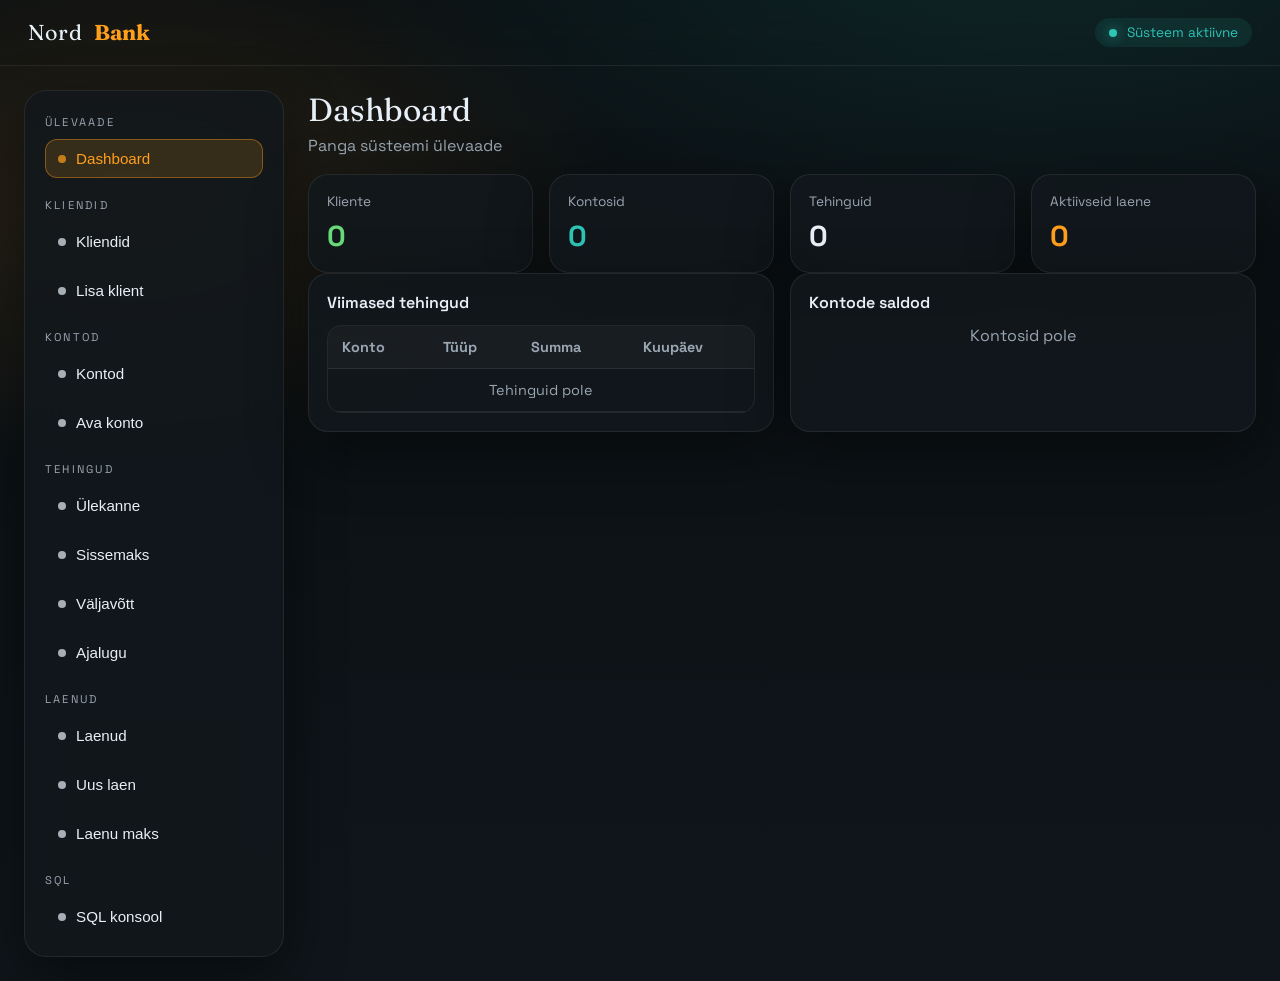
==== static/index.html @ 89653378 "Add files via upload" ====
﻿<!doctype html>
<html lang="et">
    <head>
        <meta charset="UTF-8" />
        <meta name="viewport" content="width=device-width, initial-scale=1.0" />
        <title>NordBank — Panga süsteem</title>
        <link
            href="https://fonts.googleapis.com/css2?family=Fraunces:wght@400;600;700;800&family=Space+Grotesk:wght@300;400;500;600;700&family=JetBrains+Mono:wght@400;500&display=swap"
            rel="stylesheet"
        />
        <style>
            :root {
                --bg: #0b0f12;
                --bg-elev: #12181d;
                --panel: rgba(18, 24, 29, 0.86);
                --panel-strong: #151c22;
                --stroke: rgba(255, 255, 255, 0.08);
                --text: #e8f0f7;
                --muted: #9aa6b2;
                --accent: #ff9f1c;
                --accent-2: #2ec4b6;
                --danger: #ff5d5d;
                --success: #69db7c;
                --shadow: 0 20px 60px rgba(0, 0, 0, 0.45);
            }

            * {
                box-sizing: border-box;
            }

            body {
                margin: 0;
                min-height: 100vh;
                font-family:
                    "Space Grotesk",
                    system-ui,
                    -apple-system,
                    "Segoe UI",
                    sans-serif;
                color: var(--text);
                background:
                    radial-gradient(
                        1200px 600px at 80% -10%,
                        rgba(46, 196, 182, 0.14),
                        transparent 60%
                    ),
                    radial-gradient(
                        900px 500px at 10% 20%,
                        rgba(255, 159, 28, 0.12),
                        transparent 55%
                    ),
                    linear-gradient(180deg, #0a0f12 0%, #0f151a 100%);
            }

            .app-shell {
                display: grid;
                grid-template-rows: auto 1fr;
                min-height: 100vh;
            }

            .topbar {
                display: flex;
                align-items: center;
                justify-content: space-between;
                padding: 18px 28px;
                border-bottom: 1px solid var(--stroke);
                backdrop-filter: blur(14px);
            }

            .brand {
                display: flex;
                align-items: center;
                gap: 12px;
                font-family: "Fraunces", serif;
                font-size: 1.35rem;
                letter-spacing: 0.2px;
            }

            .brand span {
                color: var(--accent);
                font-weight: 700;
            }

            .status {
                display: inline-flex;
                align-items: center;
                gap: 10px;
                padding: 6px 14px;
                border-radius: 999px;
                background: rgba(46, 196, 182, 0.1);
                color: var(--accent-2);
                font-size: 0.85rem;
            }

            .dot {
                width: 8px;
                height: 8px;
                border-radius: 50%;
                background: var(--accent-2);
                box-shadow: 0 0 12px rgba(46, 196, 182, 0.6);
            }

            .layout {
                display: grid;
                grid-template-columns: 260px 1fr;
                gap: 24px;
                padding: 24px;
            }

            .sidebar {
                position: sticky;
                top: 24px;
                align-self: start;
                background: var(--panel);
                border: 1px solid var(--stroke);
                border-radius: 22px;
                padding: 20px;
                box-shadow: var(--shadow);
                backdrop-filter: blur(20px);
                display: flex;
                flex-direction: column;
                gap: 16px;
            }

            .nav-group {
                display: flex;
                flex-direction: column;
                gap: 10px;
            }

            .nav-title {
                font-size: 0.7rem;
                text-transform: uppercase;
                letter-spacing: 0.2em;
                color: var(--muted);
                margin-top: 4px;
            }

            .nav-btn {
                border: 1px solid transparent;
                background: transparent;
                color: var(--text);
                padding: 10px 12px;
                border-radius: 12px;
                display: flex;
                align-items: center;
                gap: 10px;
                cursor: pointer;
                font-size: 0.95rem;
                transition: all 0.2s ease;
            }

            .nav-btn:hover {
                background: rgba(255, 255, 255, 0.04);
                border-color: var(--stroke);
            }

            .nav-btn.active {
                background: rgba(255, 159, 28, 0.15);
                border-color: rgba(255, 159, 28, 0.4);
                color: var(--accent);
            }

            .nav-icon {
                width: 8px;
                height: 8px;
                border-radius: 50%;
                background: currentColor;
                opacity: 0.7;
            }

            .content {
                display: flex;
                flex-direction: column;
                gap: 20px;
            }

            .page {
                display: none;
                animation: fadeUp 0.4s ease forwards;
            }

            .page.active {
                display: block;
            }

            @keyframes fadeUp {
                from {
                    opacity: 0;
                    transform: translateY(10px);
                }
                to {
                    opacity: 1;
                    transform: translateY(0);
                }
            }

            .page-title {
                font-family: "Fraunces", serif;
                font-size: 2rem;
                margin: 0 0 6px;
            }

            .page-sub {
                color: var(--muted);
                margin-bottom: 18px;
            }

            .grid-4,
            .grid-3,
            .grid-2 {
                display: grid;
                gap: 16px;
            }

            .grid-4 {
                grid-template-columns: repeat(4, minmax(0, 1fr));
            }

            .grid-3 {
                grid-template-columns: repeat(3, minmax(0, 1fr));
            }

            .grid-2 {
                grid-template-columns: repeat(2, minmax(0, 1fr));
            }

            .card,
            .stat-card {
                background: var(--panel);
                border: 1px solid var(--stroke);
                border-radius: 20px;
                padding: 18px;
                box-shadow: var(--shadow);
                backdrop-filter: blur(18px);
            }

            .stat-card {
                display: flex;
                flex-direction: column;
                gap: 8px;
            }

            .stat-label {
                font-size: 0.85rem;
                color: var(--muted);
            }

            .stat-value {
                font-size: 1.8rem;
                font-weight: 700;
            }

            .stat-value.green {
                color: var(--success);
            }

            .stat-value.blue {
                color: var(--accent-2);
            }

            .stat-value.warn {
                color: var(--accent);
            }

            .card-title {
                font-size: 1rem;
                font-weight: 600;
                margin-bottom: 12px;
            }

            .table-wrap {
                overflow: auto;
                border-radius: 14px;
                border: 1px solid var(--stroke);
            }

            table {
                width: 100%;
                border-collapse: collapse;
                font-size: 0.9rem;
            }

            thead {
                background: rgba(255, 255, 255, 0.03);
                text-align: left;
                color: var(--muted);
            }

            th,
            td {
                padding: 12px 14px;
                border-bottom: 1px solid var(--stroke);
            }

            tbody tr:hover {
                background: rgba(255, 255, 255, 0.03);
            }

            .empty {
                text-align: center;
                color: var(--muted);
            }

            .form-group {
                margin-bottom: 14px;
                display: flex;
                flex-direction: column;
                gap: 6px;
            }

            .form-label {
                font-size: 0.85rem;
                color: var(--muted);
            }

            .form-input,
            .form-select,
            .form-textarea {
                padding: 10px 12px;
                background: rgba(8, 10, 12, 0.6);
                border: 1px solid var(--stroke);
                border-radius: 12px;
                color: var(--text);
                font-family: "Space Grotesk", sans-serif;
            }

            .btn {
                border: none;
                border-radius: 12px;
                padding: 10px 16px;
                font-weight: 600;
                cursor: pointer;
                transition:
                    transform 0.15s ease,
                    box-shadow 0.2s ease;
            }

            .btn:active {
                transform: translateY(1px);
            }

            .btn-primary {
                background: linear-gradient(135deg, #ff9f1c, #ffbf69);
                color: #1a1206;
                box-shadow: 0 10px 30px rgba(255, 159, 28, 0.35);
            }

            .btn-secondary {
                background: rgba(255, 255, 255, 0.08);
                color: var(--text);
                border: 1px solid var(--stroke);
            }

            .btn-danger {
                background: linear-gradient(135deg, #ff5d5d, #ff8f8f);
                color: #1b0b0b;
            }

            .btn-sm {
                padding: 6px 12px;
                font-size: 0.8rem;
            }

            .sql-panel {
                background: rgba(9, 12, 16, 0.8);
                border: 1px solid var(--stroke);
                border-radius: 14px;
                padding: 14px;
            }

            .sql-header {
                display: flex;
                justify-content: space-between;
                font-size: 0.75rem;
                color: var(--muted);
                margin-bottom: 10px;
                text-transform: uppercase;
                letter-spacing: 0.15em;
            }

            .sql-code {
                font-family: "JetBrains Mono", monospace;
                font-size: 0.78rem;
                line-height: 1.5;
                white-space: pre-wrap;
            }

            .mini-account {
                display: flex;
                justify-content: space-between;
                padding: 10px 12px;
                border-radius: 12px;
                border: 1px solid var(--stroke);
                margin-bottom: 10px;
            }

            .loan-card {
                border: 1px solid var(--stroke);
                border-radius: 18px;
                padding: 16px;
                background: rgba(10, 14, 18, 0.7);
                margin-bottom: 16px;
            }

            .pill {
                display: inline-flex;
                align-items: center;
                gap: 6px;
                padding: 4px 10px;
                border-radius: 999px;
                font-size: 0.75rem;
                border: 1px solid var(--stroke);
                color: var(--muted);
            }

            .stack {
                display: flex;
                flex-direction: column;
                gap: 14px;
            }

            #toast {
                position: fixed;
                bottom: 24px;
                right: 24px;
                background: rgba(15, 20, 25, 0.92);
                border: 1px solid var(--stroke);
                color: var(--text);
                padding: 12px 16px;
                border-radius: 12px;
                box-shadow: var(--shadow);
                opacity: 0;
                transform: translateY(8px);
                transition:
                    opacity 0.2s ease,
                    transform 0.2s ease;
                z-index: 999;
            }

            #toast.show {
                opacity: 1;
                transform: translateY(0);
            }

            @media (max-width: 1100px) {
                .layout {
                    grid-template-columns: 1fr;
                }

                .sidebar {
                    position: relative;
                    top: 0;
                }

                .grid-4 {
                    grid-template-columns: repeat(2, minmax(0, 1fr));
                }

                .grid-3 {
                    grid-template-columns: repeat(2, minmax(0, 1fr));
                }
            }

            @media (max-width: 760px) {
                .topbar {
                    flex-direction: column;
                    gap: 10px;
                    align-items: flex-start;
                }

                .grid-4,
                .grid-3,
                .grid-2 {
                    grid-template-columns: 1fr;
                }

                .layout {
                    padding: 16px;
                }
            }
        </style>
    </head>
    <body>
        <div class="app-shell">
            <header class="topbar">
                <div class="brand">Nord<span>Bank</span></div>
                <div class="status">
                    <span class="dot"></span> Süsteem aktiivne
                </div>
            </header>

            <div class="layout">
                <aside class="sidebar">
                    <div class="nav-group">
                        <div class="nav-title">Ülevaade</div>
                        <button class="nav-btn active" data-page="dashboard">
                            <span class="nav-icon"></span>Dashboard
                        </button>
                    </div>
                    <div class="nav-group">
                        <div class="nav-title">Kliendid</div>
                        <button class="nav-btn" data-page="clients">
                            <span class="nav-icon"></span>Kliendid
                        </button>
                        <button class="nav-btn" data-page="add-client">
                            <span class="nav-icon"></span>Lisa klient
                        </button>
                    </div>
                    <div class="nav-group">
                        <div class="nav-title">Kontod</div>
                        <button class="nav-btn" data-page="accounts">
                            <span class="nav-icon"></span>Kontod
                        </button>
                        <button class="nav-btn" data-page="add-account">
                            <span class="nav-icon"></span>Ava konto
                        </button>
                    </div>
                    <div class="nav-group">
                        <div class="nav-title">Tehingud</div>
                        <button class="nav-btn" data-page="transfer">
                            <span class="nav-icon"></span>Ülekanne
                        </button>
                        <button class="nav-btn" data-page="deposit">
                            <span class="nav-icon"></span>Sissemaks
                        </button>
                        <button class="nav-btn" data-page="withdraw">
                            <span class="nav-icon"></span>Väljavõtt
                        </button>
                        <button class="nav-btn" data-page="history">
                            <span class="nav-icon"></span>Ajalugu
                        </button>
                    </div>
                    <div class="nav-group">
                        <div class="nav-title">Laenud</div>
                        <button class="nav-btn" data-page="loans">
                            <span class="nav-icon"></span>Laenud
                        </button>
                        <button class="nav-btn" data-page="new-loan">
                            <span class="nav-icon"></span>Uus laen
                        </button>
                        <button class="nav-btn" data-page="loan-payment">
                            <span class="nav-icon"></span>Laenu maks
                        </button>
                    </div>
                    <div class="nav-group">
                        <div class="nav-title">SQL</div>
                        <button class="nav-btn" data-page="sql-view">
                            <span class="nav-icon"></span>SQL konsool
                        </button>
                    </div>
                </aside>

                <main class="content">
                    <section id="page-dashboard" class="page active">
                        <div class="page-title">Dashboard</div>
                        <div class="page-sub">Panga süsteemi ülevaade</div>
                        <div class="grid-4" id="stats-grid">
                            <div class="stat-card">
                                <div class="stat-label">Kliente</div>
                                <div class="stat-value green" id="stat-clients">
                                    0
                                </div>
                            </div>
                            <div class="stat-card">
                                <div class="stat-label">Kontosid</div>
                                <div class="stat-value blue" id="stat-accounts">
                                    0
                                </div>
                            </div>
                            <div class="stat-card">
                                <div class="stat-label">Tehinguid</div>
                                <div class="stat-value" id="stat-txns">0</div>
                            </div>
                            <div class="stat-card">
                                <div class="stat-label">Aktiivseid laene</div>
                                <div class="stat-value warn" id="stat-loans">
                                    0
                                </div>
                            </div>
                        </div>

                        <div class="grid-2">
                            <div class="card">
                                <div class="card-title">Viimased tehingud</div>
                                <div class="table-wrap">
                                    <table id="recent-txns">
                                        <thead>
                                            <tr>
                                                <th>Konto</th>
                                                <th>Tüüp</th>
                                                <th>Summa</th>
                                                <th>Kuupäev</th>
                                            </tr>
                                        </thead>
                                        <tbody id="recent-txns-body">
                                            <tr>
                                                <td colspan="4" class="empty">
                                                    Tehinguid pole
                                                </td>
                                            </tr>
                                        </tbody>
                                    </table>
                                </div>
                            </div>
                            <div class="card">
                                <div class="card-title">Kontode saldod</div>
                                <div id="account-cards-mini"></div>
                            </div>
                        </div>
                    </section>

                    <section id="page-clients" class="page">
                        <div class="page-title">Kliendid</div>
                        <div class="page-sub">Kõik registreeritud kliendid</div>
                        <div class="card">
                            <div class="table-wrap">
                                <table>
                                    <thead>
                                        <tr>
                                            <th>ID</th>
                                            <th>Nimi</th>
                                            <th>Isikukood</th>
                                            <th>Email</th>
                                            <th>Telefon</th>
                                            <th>Konto</th>
                                        </tr>
                                    </thead>
                                    <tbody id="clients-table-body">
                                        <tr>
                                            <td colspan="6" class="empty">
                                                Kliente pole
                                            </td>
                                        </tr>
                                    </tbody>
                                </table>
                            </div>
                        </div>
                    </section>

                    <section id="page-add-client" class="page">
                        <div class="page-title">Lisa klient</div>
                        <div class="page-sub">Uue kliendi registreerimine</div>
                        <div class="grid-2">
                            <div class="card">
                                <div class="card-title">Kliendi andmed</div>
                                <div class="form-group">
                                    <label class="form-label">Eesnimi</label>
                                    <input
                                        class="form-input"
                                        id="ac-eesnimi"
                                        placeholder="Aleks"
                                    />
                                </div>
                                <div class="form-group">
                                    <label class="form-label">Perenimi</label>
                                    <input
                                        class="form-input"
                                        id="ac-perenimi"
                                        placeholder="Rohtla"
                                    />
                                </div>
                                <div class="form-group">
                                    <label class="form-label">Isikukood</label>
                                    <input
                                        class="form-input"
                                        id="ac-isikukood"
                                        placeholder="49001011234"
                                    />
                                </div>
                                <div class="form-group">
                                    <label class="form-label">Email</label>
                                    <input
                                        class="form-input"
                                        id="ac-email"
                                        type="email"
                                        placeholder="aleks@email.ee"
                                    />
                                </div>
                                <div class="form-group">
                                    <label class="form-label">Telefon</label>
                                    <input
                                        class="form-input"
                                        id="ac-telefon"
                                        placeholder="+372 5000 0001"
                                    />
                                </div>
                                <div class="form-group">
                                    <label class="form-label">Aadress</label>
                                    <input
                                        class="form-input"
                                        id="ac-aadress"
                                        placeholder="Tartu, Eesti"
                                    />
                                </div>
                                <button
                                    class="btn btn-primary"
                                    id="btn-add-client"
                                >
                                    Lisa klient
                                </button>
                            </div>
                            <div class="card">
                                <div class="card-title">Genereeritud SQL</div>
                                <div id="add-client-sql" class="sql-panel">
                                    <div class="sql-header">
                                        <span>T-SQL</span
                                        ><span>SQL Server</span>
                                    </div>
                                    <div
                                        class="sql-code"
                                        id="add-client-sql-code"
                                    >
                                        -- Täida vorm SQL nägemiseks
                                    </div>
                                </div>
                            </div>
                        </div>
                    </section>

                    <section id="page-accounts" class="page">
                        <div class="page-title">Kontod</div>
                        <div class="page-sub">Kõik pangakontod</div>
                        <div id="accounts-grid" class="grid-3"></div>
                    </section>

                    <section id="page-add-account" class="page">
                        <div class="page-title">Ava konto</div>
                        <div class="page-sub">Uue konto avamine kliendile</div>
                        <div class="grid-2">
                            <div class="card">
                                <div class="card-title">Konto andmed</div>
                                <div class="form-group">
                                    <label class="form-label">Klient</label>
                                    <select
                                        class="form-select"
                                        id="aa-klient"
                                    ></select>
                                </div>
                                <div id="aa-new-client" style="display: none">
                                    <div class="card-title">
                                        Uue kliendi andmed
                                    </div>
                                    <div class="form-group">
                                        <label class="form-label"
                                            >Eesnimi</label
                                        >
                                        <input
                                            class="form-input"
                                            id="aa-eesnimi"
                                            placeholder="Mari"
                                        />
                                    </div>
                                    <div class="form-group">
                                        <label class="form-label"
                                            >Perenimi</label
                                        >
                                        <input
                                            class="form-input"
                                            id="aa-perenimi"
                                            placeholder="Tamm"
                                        />
                                    </div>
                                    <div class="form-group">
                                        <label class="form-label"
                                            >Isikukood</label
                                        >
                                        <input
                                            class="form-input"
                                            id="aa-isikukood"
                                            placeholder="49001011234"
                                        />
                                    </div>
                                    <div class="form-group">
                                        <label class="form-label">Email</label>
                                        <input
                                            class="form-input"
                                            id="aa-email"
                                            type="email"
                                            placeholder="mari@email.ee"
                                        />
                                    </div>
                                    <div class="form-group">
                                        <label class="form-label"
                                            >Telefon</label
                                        >
                                        <input
                                            class="form-input"
                                            id="aa-telefon"
                                            placeholder="+372 5000 0003"
                                        />
                                    </div>
                                    <div class="form-group">
                                        <label class="form-label"
                                            >Aadress</label
                                        >
                                        <input
                                            class="form-input"
                                            id="aa-aadress"
                                            placeholder="Tallinn, Eesti"
                                        />
                                    </div>
                                </div>
                                <div class="form-group">
                                    <label class="form-label">Konto tüüp</label>
                                    <select class="form-select" id="aa-type">
                                        <option value="ARVELDUS">
                                            Arvelduskonto
                                        </option>
                                        <option value="HOIUS">Hoiukonto</option>
                                    </select>
                                </div>
                                <div class="form-group">
                                    <label class="form-label">Valuuta</label>
                                    <select
                                        class="form-select"
                                        id="aa-currency"
                                    >
                                        <option value="EUR">EUR — Euro</option>
                                        <option value="USD">
                                            USD — Dollar
                                        </option>
                                        <option value="GBP">
                                            GBP — Naelsterling
                                        </option>
                                    </select>
                                </div>
                                <button
                                    class="btn btn-primary"
                                    id="btn-add-account"
                                >
                                    Ava konto
                                </button>
                            </div>
                            <div class="card">
                                <div class="card-title">SQL</div>
                                <div class="sql-panel">
                                    <div class="sql-header">
                                        <span>T-SQL</span
                                        ><span>SQL Server</span>
                                    </div>
                                    <div
                                        class="sql-code"
                                        id="add-account-sql-code"
                                    >
                                        EXEC dbo.sp_AvaKonto @KlientID=?,
                                        @KontoTüüp='ARVELDUS', @Valuuta='EUR',
                                        @KontoID=@out OUTPUT;
                                    </div>
                                </div>
                            </div>
                        </div>
                    </section>

                    <section id="page-transfer" class="page">
                        <div class="page-title">Ülekanne</div>
                        <div class="page-sub">
                            Raha ülekandmine kahe konto vahel
                        </div>
                        <div class="grid-2">
                            <div class="card">
                                <div class="form-group">
                                    <label class="form-label"
                                        >Saatja konto</label
                                    >
                                    <select
                                        class="form-select"
                                        id="tr-from"
                                    ></select>
                                </div>
                                <div class="form-group">
                                    <label class="form-label"
                                        >Saaja konto</label
                                    >
                                    <select
                                        class="form-select"
                                        id="tr-to"
                                    ></select>
                                </div>
                                <div class="form-group">
                                    <label class="form-label">Summa (‚¬)</label>
                                    <input
                                        class="form-input"
                                        id="tr-summa"
                                        type="number"
                                        min="0.01"
                                        step="0.01"
                                        placeholder="0.00"
                                    />
                                </div>
                                <div class="form-group">
                                    <label class="form-label">Selgitus</label>
                                    <input
                                        class="form-input"
                                        id="tr-selgitus"
                                        placeholder="Makse eest..."
                                    />
                                </div>
                                <button
                                    class="btn btn-primary"
                                    id="btn-transfer"
                                >
                                    Teosta ülekanne
                                </button>
                            </div>
                            <div class="card">
                                <div class="card-title">SQL</div>
                                <div class="sql-panel">
                                    <div class="sql-header">
                                        <span>T-SQL</span
                                        ><span>Transaktsioon</span>
                                    </div>
                                    <div
                                        class="sql-code"
                                        id="transfer-sql-code"
                                    >
                                        -- Vali kontod ja summa
                                    </div>
                                </div>
                            </div>
                        </div>
                    </section>

                    <section id="page-deposit" class="page">
                        <div class="page-title">Sissemaks</div>
                        <div class="page-sub">Raha lisamine kontole</div>
                        <div class="grid-2">
                            <div class="card">
                                <div class="form-group">
                                    <label class="form-label">Konto</label>
                                    <select
                                        class="form-select"
                                        id="dep-konto"
                                    ></select>
                                </div>
                                <div class="form-group">
                                    <label class="form-label">Summa (‚¬)</label>
                                    <input
                                        class="form-input"
                                        id="dep-summa"
                                        type="number"
                                        min="0.01"
                                        step="0.01"
                                        placeholder="0.00"
                                    />
                                </div>
                                <div class="form-group">
                                    <label class="form-label">Kirjeldus</label>
                                    <input
                                        class="form-input"
                                        id="dep-kirjeldus"
                                        placeholder="Sissemaks"
                                    />
                                </div>
                                <button
                                    class="btn btn-primary"
                                    id="btn-deposit"
                                >
                                    Tee sissemaks
                                </button>
                            </div>
                            <div class="card">
                                <div class="card-title">SQL</div>
                                <div class="sql-panel">
                                    <div class="sql-header">
                                        <span>T-SQL</span>
                                    </div>
                                    <div class="sql-code" id="deposit-sql-code">
                                        -- Vali konto ja summa
                                    </div>
                                </div>
                            </div>
                        </div>
                    </section>

                    <section id="page-withdraw" class="page">
                        <div class="page-title">Väljavõtt</div>
                        <div class="page-sub">Raha väljavõtmine kontolt</div>
                        <div class="grid-2">
                            <div class="card">
                                <div class="form-group">
                                    <label class="form-label">Konto</label>
                                    <select
                                        class="form-select"
                                        id="wd-konto"
                                    ></select>
                                </div>
                                <div class="form-group">
                                    <label class="form-label">Summa (‚¬)</label>
                                    <input
                                        class="form-input"
                                        id="wd-summa"
                                        type="number"
                                        min="0.01"
                                        step="0.01"
                                        placeholder="0.00"
                                    />
                                </div>
                                <div class="form-group">
                                    <label class="form-label">Kirjeldus</label>
                                    <input
                                        class="form-input"
                                        id="wd-kirjeldus"
                                        placeholder="Väljavõtt"
                                    />
                                </div>
                                <button
                                    class="btn btn-danger"
                                    id="btn-withdraw"
                                >
                                    Tee väljavõtt
                                </button>
                            </div>
                            <div class="card">
                                <div class="card-title">SQL</div>
                                <div class="sql-panel">
                                    <div class="sql-header">
                                        <span>T-SQL</span>
                                    </div>
                                    <div
                                        class="sql-code"
                                        id="withdraw-sql-code"
                                    >
                                        -- Vali konto ja summa
                                    </div>
                                </div>
                            </div>
                        </div>
                    </section>

                    <section id="page-history" class="page">
                        <div class="page-title">Tehingute ajalugu</div>
                        <div class="page-sub">Kõik teostatud tehingud</div>
                        <div class="card">
                            <div class="grid-2" style="margin-bottom: 16px">
                                <div class="form-group">
                                    <label class="form-label"
                                        >Konto filter</label
                                    >
                                    <select
                                        class="form-select"
                                        id="hist-konto-filter"
                                    ></select>
                                </div>
                                <div class="form-group">
                                    <label class="form-label">Tüüp</label>
                                    <select
                                        class="form-select"
                                        id="hist-type-filter"
                                    >
                                        <option value="">Kõik</option>
                                        <option>KREDIT</option>
                                        <option>DEEBET</option>
                                        <option>ÜLEKAN_SISSE</option>
                                        <option>ÜLEKAN_VÄLJA</option>
                                        <option>LAEN_VÄLJA</option>
                                        <option>LAEN_TAGASI</option>
                                    </select>
                                </div>
                            </div>
                            <div class="table-wrap">
                                <table>
                                    <thead>
                                        <tr>
                                            <th>ID</th>
                                            <th>Konto</th>
                                            <th>Tüüp</th>
                                            <th>Summa</th>
                                            <th>Saldo pärast</th>
                                            <th>Kirjeldus</th>
                                            <th>Kuupäev</th>
                                        </tr>
                                    </thead>
                                    <tbody id="history-table-body">
                                        <tr>
                                            <td colspan="7" class="empty">
                                                Tehinguid pole
                                            </td>
                                        </tr>
                                    </tbody>
                                </table>
                            </div>
                        </div>
                    </section>

                    <section id="page-loans" class="page">
                        <div class="page-title">Laenud</div>
                        <div class="page-sub">
                            Aktiivsed ja lõpetatud laenud
                        </div>
                        <div id="loans-list"></div>
                    </section>

                    <section id="page-new-loan" class="page">
                        <div class="page-title">Uus laen</div>
                        <div class="page-sub">Annuiteetlaenu väljastamine</div>
                        <div class="grid-2">
                            <div class="card">
                                <div class="form-group">
                                    <label class="form-label">Klient</label>
                                    <select
                                        class="form-select"
                                        id="nl-klient"
                                    ></select>
                                </div>
                                <div class="form-group">
                                    <label class="form-label"
                                        >Laekub kontole</label
                                    >
                                    <select
                                        class="form-select"
                                        id="nl-konto"
                                    ></select>
                                </div>
                                <div class="form-group">
                                    <label class="form-label">Summa (‚¬)</label>
                                    <input
                                        class="form-input"
                                        id="nl-summa"
                                        type="number"
                                        min="100"
                                        placeholder="10000"
                                    />
                                </div>
                                <div class="form-group">
                                    <label class="form-label"
                                        >Intressimäär aastas (%)</label
                                    >
                                    <input
                                        class="form-input"
                                        id="nl-intress"
                                        type="number"
                                        min="0"
                                        max="100"
                                        step="0.1"
                                        placeholder="5.0"
                                    />
                                </div>
                                <div class="form-group">
                                    <label class="form-label"
                                        >Tähtaeg (kuudes)</label
                                    >
                                    <input
                                        class="form-input"
                                        id="nl-tahtaeg"
                                        type="number"
                                        min="1"
                                        max="360"
                                        placeholder="12"
                                    />
                                </div>
                                <div
                                    id="loan-preview"
                                    class="stat-card"
                                    style="display: none; margin-bottom: 16px"
                                >
                                    <div class="stat-label">Kuumaks</div>
                                    <div
                                        class="stat-value blue"
                                        id="loan-monthly"
                                    >
                                        —
                                    </div>
                                </div>
                                <button
                                    class="btn btn-primary"
                                    id="btn-new-loan"
                                >
                                    Väljasta laen
                                </button>
                            </div>
                            <div class="stack">
                                <div class="card">
                                    <div class="card-title">SQL</div>
                                    <div class="sql-panel">
                                        <div class="sql-header">
                                            <span>T-SQL</span>
                                        </div>
                                        <div class="sql-code" id="new-loan-sql">
                                            -- Täida vorm
                                        </div>
                                    </div>
                                </div>
                                <div class="card">
                                    <div class="card-title">
                                        Maksegraafik (eelvaade)
                                    </div>
                                    <div class="table-wrap">
                                        <table>
                                            <thead>
                                                <tr>
                                                    <th>#</th>
                                                    <th>Põhiosa</th>
                                                    <th>Intress</th>
                                                    <th>Kokku</th>
                                                    <th>Jäänuk</th>
                                                </tr>
                                            </thead>
                                            <tbody id="loan-schedule-preview">
                                                <tr>
                                                    <td
                                                        colspan="5"
                                                        class="empty"
                                                    >
                                                        Täida vorm eelvaate
                                                        jaoks
                                                    </td>
                                                </tr>
                                            </tbody>
                                        </table>
                                    </div>
                                </div>
                            </div>
                        </div>
                    </section>

                    <section id="page-loan-payment" class="page">
                        <div class="page-title">Laenu tagasimaksmine</div>
                        <div class="page-sub">
                            Järgmise kuumakse sooritamine
                        </div>
                        <div class="grid-2">
                            <div class="card">
                                <div class="form-group">
                                    <label class="form-label">Laen</label>
                                    <select
                                        class="form-select"
                                        id="lp-laen"
                                    ></select>
                                </div>
                                <div class="form-group">
                                    <label class="form-label"
                                        >Arvelduskonto (kust makstakse)</label
                                    >
                                    <select
                                        class="form-select"
                                        id="lp-konto"
                                    ></select>
                                </div>
                                <div
                                    id="lp-info"
                                    style="
                                        color: var(--muted);
                                        font-size: 0.85rem;
                                        margin-bottom: 16px;
                                    "
                                >
                                    —
                                </div>
                                <button
                                    class="btn btn-primary"
                                    id="btn-loan-pay"
                                >
                                    Soorita maks
                                </button>
                            </div>
                            <div class="card">
                                <div class="card-title">SQL</div>
                                <div class="sql-panel">
                                    <div class="sql-header">
                                        <span>T-SQL</span>
                                    </div>
                                    <div class="sql-code" id="loan-pay-sql">
                                        -- Vali laen ja konto
                                    </div>
                                </div>
                            </div>
                        </div>
                    </section>

                    <section id="page-sql-view" class="page">
                        <div class="page-title">SQL konsool</div>
                        <div class="page-sub">
                            Vaata kõiki genereeritud SQL-lauseid
                        </div>
                        <div class="card">
                            <div
                                style="
                                    display: flex;
                                    justify-content: space-between;
                                    align-items: center;
                                    margin-bottom: 16px;
                                "
                            >
                                <span
                                    style="
                                        font-size: 0.8rem;
                                        color: var(--muted);
                                    "
                                    id="sql-log-count"
                                    >0 lauset</span
                                >
                                <button
                                    class="btn btn-secondary btn-sm"
                                    id="btn-clear-sql"
                                >
                                    Tühjenda
                                </button>
                            </div>
                            <div id="sql-log-list"></div>
                        </div>
                    </section>
                </main>
            </div>
        </div>

        <div id="toast"></div>

        <script>
            const state = {
                clients: [],
                accounts: [],
                loans: [],
                txns: [],
                sqlLog: [],
            };

            const qs = (sel) => document.querySelector(sel);
            const qsa = (sel) => Array.from(document.querySelectorAll(sel));

            function showToast(message, type = "info") {
                const toast = qs("#toast");
                toast.textContent = message;
                toast.style.borderColor =
                    type === "error"
                        ? "rgba(255,93,93,0.6)"
                        : "rgba(255,159,28,0.5)";
                toast.classList.add("show");
                setTimeout(() => toast.classList.remove("show"), 2600);
            }

            async function apiGet(path) {
                const res = await fetch(path, { cache: "no-store" });
                if (!res.ok) throw new Error(await res.text());
                return res.json();
            }

            async function apiSend(path, method, data) {
                const res = await fetch(path, {
                    method,
                    headers: { "Content-Type": "application/json" },
                    body: data ? JSON.stringify(data) : null,
                });
                if (!res.ok) throw new Error(await res.text());
                return res.json();
            }

            const apiPost = (p, d) => apiSend(p, "POST", d);
            const apiPatch = (p, d) => apiSend(p, "PATCH", d);
            const apiDelete = (p) => apiSend(p, "DELETE");

            function formatMoney(value) {
                const n = Number(value || 0);
                return `${n.toFixed(2)} ‚¬`;
            }

            function formatDate(value) {
                if (!value) return "—";
                const d = new Date(value.replace(" ", "T"));
                if (Number.isNaN(d.getTime())) return value;
                return d.toLocaleString("et-EE", {
                    dateStyle: "short",
                    timeStyle: "short",
                });
            }

            function setActivePage(page) {
                qsa(".page").forEach((p) => p.classList.remove("active"));
                const target = qs(`#page-${page}`);
                if (target) target.classList.add("active");
                qsa(".nav-btn").forEach((btn) => {
                    btn.classList.toggle("active", btn.dataset.page === page);
                });
                if (page === "accounts") {
                    loadAll();
                }
            }

            function bindNav() {
                qsa(".nav-btn").forEach((btn) => {
                    btn.addEventListener("click", () =>
                        setActivePage(btn.dataset.page),
                    );
                });
            }

            function renderStats(stats) {
                qs("#stat-clients").textContent = stats.kliendid || 0;
                qs("#stat-accounts").textContent = stats.kontod || 0;
                qs("#stat-txns").textContent = stats.tehingud || 0;
                qs("#stat-loans").textContent = stats.laenud || 0;
            }

            function renderRecentTxns() {
                const tbody = qs("#recent-txns-body");
                const rows = state.txns.slice(0, 6);
                if (!rows.length) {
                    tbody.innerHTML =
                        '<tr><td colspan="4" class="empty">Tehinguid pole</td></tr>';
                    return;
                }
                tbody.innerHTML = rows
                    .map(
                        (t) => `
                <tr>
                  <td>${t.konto_nr || t.konto_id}</td>
                  <td>${t.tyup}</td>
                  <td>${formatMoney(t.summa)}</td>
                  <td>${formatDate(t.kuupaev)}</td>
                </tr>
              `,
                    )
                    .join("");
            }

            function renderAccountMini() {
                const wrap = qs("#account-cards-mini");
                if (!state.accounts.length) {
                    wrap.innerHTML = '<div class="empty">Kontosid pole</div>';
                    return;
                }
                wrap.innerHTML = state.accounts
                    .map(
                        (a) => `
                <div class="mini-account">
                  <div>
                    <div style="font-weight:600;">${a.nr}</div>
                    <div style="color: var(--muted); font-size: 0.75rem;">${a.klient_nimi || "—"}</div>
                    <div class="pill">${a.tyup}</div>
                  </div>
                  <div style="text-align:right;">
                    <div style="font-weight:600;">${formatMoney(a.saldo)}</div>
                    <div style="color: var(--muted); font-size: 0.75rem;">${a.valuuta}</div>
                  </div>
                </div>
              `,
                    )
                    .join("");
            }

            function renderClients() {
                const tbody = qs("#clients-table-body");
                if (!state.clients.length) {
                    tbody.innerHTML =
                        '<tr><td colspan="6" class="empty">Kliente pole</td></tr>';
                    return;
                }
                tbody.innerHTML = state.clients
                    .map(
                        (c) => `
                <tr>
                  <td>${c.id}</td>
                  <td>${c.eesnimi} ${c.perenimi}</td>
                  <td>${c.isikukood}</td>
                  <td>${c.email}</td>
                  <td>${c.telefon || "—"}</td>
                  <td>${c.aktiivne ? "Aktiivne" : "Suletud"}</td>
                </tr>
              `,
                    )
                    .join("");
            }

            function renderAccounts() {
                const grid = qs("#accounts-grid");
                if (!state.accounts.length) {
                    grid.innerHTML =
                        '<div class="card"><div class="empty">Kontosid pole</div></div>';
                    return;
                }
                grid.innerHTML = state.accounts
                    .map(
                        (a) => `
                <div class="card">
                  <div style="display:flex; justify-content: space-between; align-items:center; margin-bottom: 12px;">
                    <div>
                      <div style="font-weight:600;">${a.nr}</div>
                      <div class="pill">${a.tyup} — ${a.valuuta}</div>
                    </div>
                    <div style="font-weight:700;">${formatMoney(a.saldo)}</div>
                  </div>
                  <div style="color: var(--muted); font-size: 0.85rem;">Klient: ${a.klient_nimi}</div>
                  <div style="color: var(--muted); font-size: 0.75rem; margin-top: 6px;">${a.aktiivne ? "Aktiivne" : "Suletud"}</div>
                </div>
              `,
                    )
                    .join("");
            }

            function renderLoans() {
                const wrap = qs("#loans-list");
                if (!state.loans.length) {
                    wrap.innerHTML =
                        '<div class="card"><div class="empty">Laene pole</div></div>';
                    return;
                }
                wrap.innerHTML = state.loans
                    .map(
                        (l) => `
                <div class="loan-card">
                  <div style="display:flex; justify-content: space-between; align-items:center; margin-bottom: 10px;">
                    <div>
                      <div style="font-weight:600;">Laen #${l.id} — ${l.klient_nimi}</div>
                      <div class="pill">${l.staatus}</div>
                    </div>
                    <div style="font-weight:700;">${formatMoney(l.summa)}</div>
                  </div>
                  <div class="grid-3">
                    <div><div class="stat-label">Kuumaks</div><div>${formatMoney(l.kuumaks)}</div></div>
                    <div><div class="stat-label">Jäänuk</div><div>${formatMoney(l.jaanuk)}</div></div>
                    <div><div class="stat-label">Intress</div><div>${l.intressimaar}%</div></div>
                  </div>
                  <div class="table-wrap" style="margin-top: 12px;">
                    <table>
                      <thead><tr><th>#</th><th>Põhiosa</th><th>Intress</th><th>Kokku</th><th>Jäänuk</th><th>Makstud</th></tr></thead>
                      <tbody>
                        ${l.graafik
                            .map(
                                (g) => `
                          <tr>
                            <td>${g.makse_nr}</td>
                            <td>${formatMoney(g.pohiosa)}</td>
                            <td>${formatMoney(g.intress)}</td>
                            <td>${formatMoney(g.kokku)}</td>
                            <td>${formatMoney(g.jaanuk)}</td>
                            <td>${g.makstud ? "Jah" : "Ei"}</td>
                          </tr>
                        `,
                            )
                            .join("")}
                      </tbody>
                    </table>
                  </div>
                </div>
              `,
                    )
                    .join("");
            }

            function renderHistory() {
                const konto = qs("#hist-konto-filter").value;
                const tyup = qs("#hist-type-filter").value;
                const tbody = qs("#history-table-body");
                const rows = state.txns.filter((t) => {
                    const kontoOk = konto ? String(t.konto_id) === konto : true;
                    const typeOk = tyup ? t.tyup === tyup : true;
                    return kontoOk && typeOk;
                });
                if (!rows.length) {
                    tbody.innerHTML =
                        '<tr><td colspan="7" class="empty">Tehinguid pole</td></tr>';
                    return;
                }
                tbody.innerHTML = rows
                    .map(
                        (t) => `
                <tr>
                  <td>${t.id}</td>
                  <td>${t.konto_nr || t.konto_id}</td>
                  <td>${t.tyup}</td>
                  <td>${formatMoney(t.summa)}</td>
                  <td>${formatMoney(t.saldo_parast)}</td>
                  <td>${t.kirjeldus || "—"}</td>
                  <td>${formatDate(t.kuupaev)}</td>
                </tr>
              `,
                    )
                    .join("");
            }

            function renderSqlLog() {
                const wrap = qs("#sql-log-list");
                qs("#sql-log-count").textContent =
                    `${state.sqlLog.length} lauset`;
                if (!state.sqlLog.length) {
                    wrap.innerHTML = '<div class="empty">Logi tühi</div>';
                    return;
                }
                wrap.innerHTML = state.sqlLog
                    .map(
                        (l) => `
                <div class="sql-panel" style="margin-bottom: 12px;">
                  <div class="sql-header"><span>${l.silt}</span><span>${formatDate(l.aeg)}</span></div>
                  <div class="sql-code">${l.sql_tekst}</div>
                </div>
              `,
                    )
                    .join("");
            }

            function fillSelect(select, items, labelFn, valueFn, emptyLabel) {
                select.innerHTML = "";
                if (emptyLabel) {
                    const opt = document.createElement("option");
                    opt.value = "";
                    opt.textContent = emptyLabel;
                    select.appendChild(opt);
                }
                items.forEach((item) => {
                    const opt = document.createElement("option");
                    opt.value = valueFn(item);
                    opt.textContent = labelFn(item);
                    select.appendChild(opt);
                });
            }

            function toggleNewClientFields() {
                const wrapper = qs("#aa-new-client");
                if (!wrapper) return;
                wrapper.style.display =
                    qs("#aa-klient").value === "__new__" ? "block" : "none";
            }

            function updateSelects() {
                const klientSelect = qs("#aa-klient");
                klientSelect.innerHTML = "";
                const optEmpty = document.createElement("option");
                optEmpty.value = "";
                optEmpty.textContent = "Vali klient";
                klientSelect.appendChild(optEmpty);
                const optNew = document.createElement("option");
                optNew.value = "__new__";
                optNew.textContent = "Lisa uus klient€¦";
                klientSelect.appendChild(optNew);
                state.clients.forEach((c) => {
                    const opt = document.createElement("option");
                    opt.value = c.id;
                    opt.textContent = `${c.eesnimi} ${c.perenimi}`;
                    klientSelect.appendChild(opt);
                });
                fillSelect(
                    qs("#nl-klient"),
                    state.clients,
                    (c) => `${c.eesnimi} ${c.perenimi}`,
                    (c) => c.id,
                    "Vali klient",
                );

                const activeAccounts = state.accounts.filter((a) => a.aktiivne);
                fillSelect(
                    qs("#tr-from"),
                    activeAccounts,
                    (a) => `${a.nr} (${a.klient_nimi})`,
                    (a) => a.id,
                    "Vali konto",
                );
                fillSelect(
                    qs("#tr-to"),
                    activeAccounts,
                    (a) => `${a.nr} (${a.klient_nimi})`,
                    (a) => a.id,
                    "Vali konto",
                );
                fillSelect(
                    qs("#dep-konto"),
                    activeAccounts,
                    (a) => `${a.nr} (${a.klient_nimi})`,
                    (a) => a.id,
                    "Vali konto",
                );
                fillSelect(
                    qs("#wd-konto"),
                    activeAccounts,
                    (a) => `${a.nr} (${a.klient_nimi})`,
                    (a) => a.id,
                    "Vali konto",
                );
                fillSelect(
                    qs("#hist-konto-filter"),
                    activeAccounts,
                    (a) => `${a.nr}`,
                    (a) => a.id,
                    "Kõik kontod",
                );
                fillSelect(
                    qs("#lp-konto"),
                    activeAccounts.filter((a) => a.tyup === "ARVELDUS"),
                    (a) => `${a.nr} (${a.klient_nimi})`,
                    (a) => a.id,
                    "Vali konto",
                );

                updateNewLoanAccountOptions();
                updateTransferSQL();
                updateDepositSQL();
                updateWithdrawSQL();
                updateLoanPaySQL();
                updateAddAccountSQL();
                toggleNewClientFields();
            }

            function updateAddClientSQL() {
                const eesnimi = qs("#ac-eesnimi").value || "?";
                const perenimi = qs("#ac-perenimi").value || "?";
                const isik = qs("#ac-isikukood").value || "?";
                const email = qs("#ac-email").value || "?";
                const telefon = qs("#ac-telefon").value || "";
                const aadress = qs("#ac-aadress").value || "";
                qs("#add-client-sql-code").textContent =
                    `EXEC dbo.sp_LisaKlient @Eesnimi='${eesnimi}', @Perenimi='${perenimi}', @Isikukood='${isik}', @Email='${email}', @Telefon='${telefon}', @Aadress='${aadress}', @KlientID=@out OUTPUT;`;
            }

            function updateAddAccountSQL() {
                const klient = qs("#aa-klient").value || "?";
                const klientVal = klient === "__new__" ? "NEW_KLIENT" : klient;
                const tyup = qs("#aa-type").value || "ARVELDUS";
                const valuuta = qs("#aa-currency").value || "EUR";
                qs("#add-account-sql-code").textContent =
                    `EXEC dbo.sp_AvaKonto @KlientID=${klientVal}, @KontoTüüp='${tyup}', @Valuuta='${valuuta}', @KontoID=@out OUTPUT;`;
            }

            function updateTransferSQL() {
                const from = qs("#tr-from").value || "?";
                const to = qs("#tr-to").value || "?";
                const summa = qs("#tr-summa").value || "?";
                const selgitus = qs("#tr-selgitus").value || "";
                qs("#transfer-sql-code").textContent =
                    `BEGIN TRANSACTION;\n  EXEC dbo.sp_TeostÜlekan @SaatjaKontoID=${from}, @SaajaKontoID=${to}, @Summa=${summa}, @Selgitus='${selgitus}';\nCOMMIT;`;
            }

            function updateDepositSQL() {
                const konto = qs("#dep-konto").value || "?";
                const summa = qs("#dep-summa").value || "?";
                const kirjeldus = qs("#dep-kirjeldus").value || "Sissemaks";
                qs("#deposit-sql-code").textContent =
                    `EXEC dbo.sp_Sissemaks @KontoID=${konto}, @Summa=${summa}, @Kirjeldus='${kirjeldus}';`;
            }

            function updateWithdrawSQL() {
                const konto = qs("#wd-konto").value || "?";
                const summa = qs("#wd-summa").value || "?";
                const kirjeldus = qs("#wd-kirjeldus").value || "Väljavõtt";
                qs("#withdraw-sql-code").textContent =
                    `EXEC dbo.sp_Väljavõtt @KontoID=${konto}, @Summa=${summa}, @Kirjeldus='${kirjeldus}';`;
            }

            function updateNewLoanAccountOptions() {
                const klientId = Number(qs("#nl-klient").value);
                const options = state.accounts.filter(
                    (a) =>
                        a.klient_id === klientId &&
                        a.tyup === "ARVELDUS" &&
                        a.aktiivne,
                );
                fillSelect(
                    qs("#nl-konto"),
                    options,
                    (a) => `${a.nr}`,
                    (a) => a.id,
                    options.length ? null : "—",
                );
                calcLoan();
            }

            function calcLoan() {
                const summa = Number(qs("#nl-summa").value || 0);
                const intress = Number(qs("#nl-intress").value || 0);
                const kuud = Number(qs("#nl-tahtaeg").value || 0);
                const preview = qs("#loan-preview");
                if (!summa || !kuud) {
                    preview.style.display = "none";
                    qs("#loan-schedule-preview").innerHTML =
                        '<tr><td colspan="5" class="empty">Täida vorm eelvaate jaoks</td></tr>';
                    qs("#new-loan-sql").textContent = "-- Täida vorm";
                    return;
                }
                const r = intress / 100 / 12;
                const kuumaks =
                    r === 0
                        ? summa / kuud
                        : (summa * r) / (1 - Math.pow(1 + r, -kuud));
                qs("#loan-monthly").textContent = formatMoney(kuumaks);
                preview.style.display = "block";

                qs("#new-loan-sql").textContent =
                    `EXEC dbo.sp_VäljastLaen @KlientID=${
                        qs("#nl-klient").value || "?"
                    }, @ArveldusKontoID=${
                        qs("#nl-konto").value || "?"
                    }, @Summa=${summa.toFixed(2)}, @IntressimäärA=${(
                        intress / 100
                    ).toFixed(
                        4,
                    )}, @TähtaegKuudes=${kuud}, @LaenID=@out OUTPUT;`;

                let bal = summa;
                const rows = [];
                for (let i = 1; i <= Math.min(kuud, 6); i++) {
                    const intressOsa = r === 0 ? 0 : +(bal * r).toFixed(2);
                    const pohiosa =
                        i === kuud ? bal : +(kuumaks - intressOsa).toFixed(2);
                    const kokku = +(pohiosa + intressOsa).toFixed(2);
                    bal = +(bal - pohiosa).toFixed(2);
                    rows.push(
                        `<tr><td>${i}</td><td>${formatMoney(
                            pohiosa,
                        )}</td><td>${formatMoney(
                            intressOsa,
                        )}</td><td>${formatMoney(kokku)}</td><td>${formatMoney(
                            Math.max(0, bal),
                        )}</td></tr>`,
                    );
                }
                qs("#loan-schedule-preview").innerHTML = rows.join("");
            }

            function updateLoanPaySQL() {
                const laen = qs("#lp-laen").value || "?";
                const konto = qs("#lp-konto").value || "?";
                qs("#loan-pay-sql").textContent =
                    `EXEC dbo.sp_MaksaLaenMaks @LaenID=${laen}, @ArvelduKontoID=${konto};`;
                const selected = state.loans.find(
                    (l) => String(l.id) === String(laen),
                );
                if (selected) {
                    const next = selected.graafik.find((g) => !g.makstud);
                    qs("#lp-info").textContent = next
                        ? `Järgmine makse: ${formatMoney(next.kokku)} (maks nr ${next.makse_nr})`
                        : "Kõik maksed tasutud";
                } else {
                    qs("#lp-info").textContent = "—";
                }
            }

            async function loadAll() {
                try {
                    const results = await Promise.allSettled([
                        apiGet("/api/statistika"),
                        apiGet("/api/kliendid"),
                        apiGet("/api/kontod"),
                        apiGet("/api/tehingud"),
                        apiGet("/api/laenud"),
                        apiGet("/api/sql-logi"),
                    ]);
                    const [stats, clients, accounts, txns, loans, sqlLog] =
                        results.map((r) =>
                            r.status === "fulfilled" ? r.value : null,
                        );
                    if (clients) state.clients = clients;
                    if (accounts) state.accounts = accounts;
                    if (txns) state.txns = txns;
                    if (loans) state.loans = loans;
                    if (sqlLog) state.sqlLog = sqlLog;
                    if (stats) renderStats(stats);
                    renderRecentTxns();
                    renderAccountMini();
                    renderClients();
                    renderAccounts();
                    renderHistory();
                    renderLoans();
                    renderSqlLog();
                    updateSelects();
                    fillSelect(
                        qs("#lp-laen"),
                        state.loans.filter((l) => l.staatus === "AKTIIVNE"),
                        (l) => `#${l.id} — ${l.klient_nimi}`,
                        (l) => l.id,
                        "Vali laen",
                    );
                } catch (err) {
                    showToast("Andmete laadimine ebaõnnestus", "error");
                }
            }

            async function addClient() {
                const payload = {
                    eesnimi: qs("#ac-eesnimi").value.trim(),
                    perenimi: qs("#ac-perenimi").value.trim(),
                    isikukood: qs("#ac-isikukood").value.trim(),
                    email: qs("#ac-email").value.trim(),
                    telefon: qs("#ac-telefon").value.trim(),
                    aadress: qs("#ac-aadress").value.trim(),
                };
                try {
                    await apiPost("/api/kliendid", payload);
                    showToast("Klient lisatud");
                    await loadAll();
                } catch (err) {
                    showToast("Klienti ei lisatud", "error");
                }
            }

            async function addAccount() {
                try {
                    const klientValue = qs("#aa-klient").value;
                    if (!klientValue) {
                        showToast("Vali klient", "error");
                        return;
                    }

                    let klientId = Number(klientValue);
                    if (klientValue === "__new__") {
                        const newClient = {
                            eesnimi: qs("#aa-eesnimi").value.trim(),
                            perenimi: qs("#aa-perenimi").value.trim(),
                            isikukood: qs("#aa-isikukood").value.trim(),
                            email: qs("#aa-email").value.trim(),
                            telefon: qs("#aa-telefon").value.trim(),
                            aadress: qs("#aa-aadress").value.trim(),
                        };
                        if (
                            !newClient.eesnimi ||
                            !newClient.perenimi ||
                            !newClient.isikukood ||
                            !newClient.email
                        ) {
                            showToast(
                                "Täida kliendi kohustuslikud väljad",
                                "error",
                            );
                            return;
                        }
                        const created = await apiPost(
                            "/api/kliendid",
                            newClient,
                        );
                        klientId = created.id;
                    }

                    const payload = {
                        klient_id: klientId,
                        tyup: qs("#aa-type").value,
                        valuuta: qs("#aa-currency").value,
                    };
                    await apiPost("/api/kontod", payload);
                    showToast("Konto avatud");
                    try {
                        const accounts = await apiGet("/api/kontod");
                        state.accounts = accounts;
                        renderAccounts();
                        renderAccountMini();
                        updateSelects();
                    } catch (err) {
                        await loadAll();
                    }
                    setActivePage("accounts");
                } catch (err) {
                    showToast("Konto avamine ebaõnnestus", "error");
                }
            }

            async function doTransfer() {
                const payload = {
                    saatja_id: Number(qs("#tr-from").value),
                    saaja_id: Number(qs("#tr-to").value),
                    summa: Number(qs("#tr-summa").value),
                    selgitus: qs("#tr-selgitus").value.trim(),
                };
                try {
                    await apiPost("/api/ylekan", payload);
                    showToast("Ülekanne teostatud");
                    await loadAll();
                } catch (err) {
                    showToast("Ülekanne ebaõnnestus", "error");
                }
            }

            async function doDeposit() {
                const payload = {
                    konto_id: Number(qs("#dep-konto").value),
                    summa: Number(qs("#dep-summa").value),
                    kirjeldus: qs("#dep-kirjeldus").value.trim(),
                };
                try {
                    await apiPost("/api/sissemaks", payload);
                    showToast("Sissemaks tehtud");
                    await loadAll();
                } catch (err) {
                    showToast("Sissemaks ebaõnnestus", "error");
                }
            }

            async function doWithdraw() {
                const payload = {
                    konto_id: Number(qs("#wd-konto").value),
                    summa: Number(qs("#wd-summa").value),
                    kirjeldus: qs("#wd-kirjeldus").value.trim(),
                };
                try {
                    await apiPost("/api/valjavaott", payload);
                    showToast("Väljavõtt tehtud");
                    await loadAll();
                } catch (err) {
                    showToast("Väljavõtt ebaõnnestus", "error");
                }
            }

            async function doNewLoan() {
                const payload = {
                    klient_id: Number(qs("#nl-klient").value),
                    konto_id: Number(qs("#nl-konto").value),
                    summa: Number(qs("#nl-summa").value),
                    intress: Number(qs("#nl-intress").value),
                    kuud: Number(qs("#nl-tahtaeg").value),
                };
                try {
                    await apiPost("/api/laenud", payload);
                    showToast("Laen väljastatud");
                    await loadAll();
                } catch (err) {
                    showToast("Laenu väljastamine ebaõnnestus", "error");
                }
            }

            async function doLoanPayment() {
                const laenId = Number(qs("#lp-laen").value);
                const payload = { konto_id: Number(qs("#lp-konto").value) };
                try {
                    await apiPost(`/api/laenud/${laenId}/maks`, payload);
                    showToast("Makse tehtud");
                    await loadAll();
                } catch (err) {
                    showToast("Makse ebaõnnestus", "error");
                }
            }

            async function clearSQL() {
                try {
                    await apiDelete("/api/sql-logi");
                    showToast("SQL logi tühjendatud");
                    await loadAll();
                } catch (err) {
                    showToast("SQL logi tühjendamine ebaõnnestus", "error");
                }
            }

            function bindActions() {
                qs("#btn-add-client").addEventListener("click", addClient);
                qs("#btn-add-account").addEventListener("click", addAccount);
                qs("#btn-transfer").addEventListener("click", doTransfer);
                qs("#btn-deposit").addEventListener("click", doDeposit);
                qs("#btn-withdraw").addEventListener("click", doWithdraw);
                qs("#btn-new-loan").addEventListener("click", doNewLoan);
                qs("#btn-loan-pay").addEventListener("click", doLoanPayment);
                qs("#btn-clear-sql").addEventListener("click", clearSQL);

                [
                    "#ac-eesnimi",
                    "#ac-perenimi",
                    "#ac-isikukood",
                    "#ac-email",
                    "#ac-telefon",
                    "#ac-aadress",
                ].forEach((id) => {
                    qs(id).addEventListener("input", updateAddClientSQL);
                });
                ["#aa-klient", "#aa-type", "#aa-currency"].forEach((id) => {
                    qs(id).addEventListener("change", () => {
                        updateAddAccountSQL();
                        toggleNewClientFields();
                    });
                });
                ["#tr-from", "#tr-to", "#tr-summa", "#tr-selgitus"].forEach(
                    (id) => {
                        qs(id).addEventListener("input", updateTransferSQL);
                    },
                );
                ["#dep-konto", "#dep-summa", "#dep-kirjeldus"].forEach((id) => {
                    qs(id).addEventListener("input", updateDepositSQL);
                });
                ["#wd-konto", "#wd-summa", "#wd-kirjeldus"].forEach((id) => {
                    qs(id).addEventListener("input", updateWithdrawSQL);
                });
                ["#nl-klient", "#nl-konto"].forEach((id) => {
                    qs(id).addEventListener("change", () => {
                        updateNewLoanAccountOptions();
                        calcLoan();
                    });
                });
                ["#nl-summa", "#nl-intress", "#nl-tahtaeg"].forEach((id) => {
                    qs(id).addEventListener("input", calcLoan);
                });
                qs("#hist-konto-filter").addEventListener(
                    "change",
                    renderHistory,
                );
                qs("#hist-type-filter").addEventListener(
                    "change",
                    renderHistory,
                );
                qs("#lp-laen").addEventListener("change", updateLoanPaySQL);
                qs("#lp-konto").addEventListener("change", updateLoanPaySQL);
            }

            async function init() {
                bindNav();
                bindActions();
                updateAddClientSQL();
                await loadAll();
            }

            window.addEventListener("DOMContentLoaded", init);
        </script>
    </body>
</html>
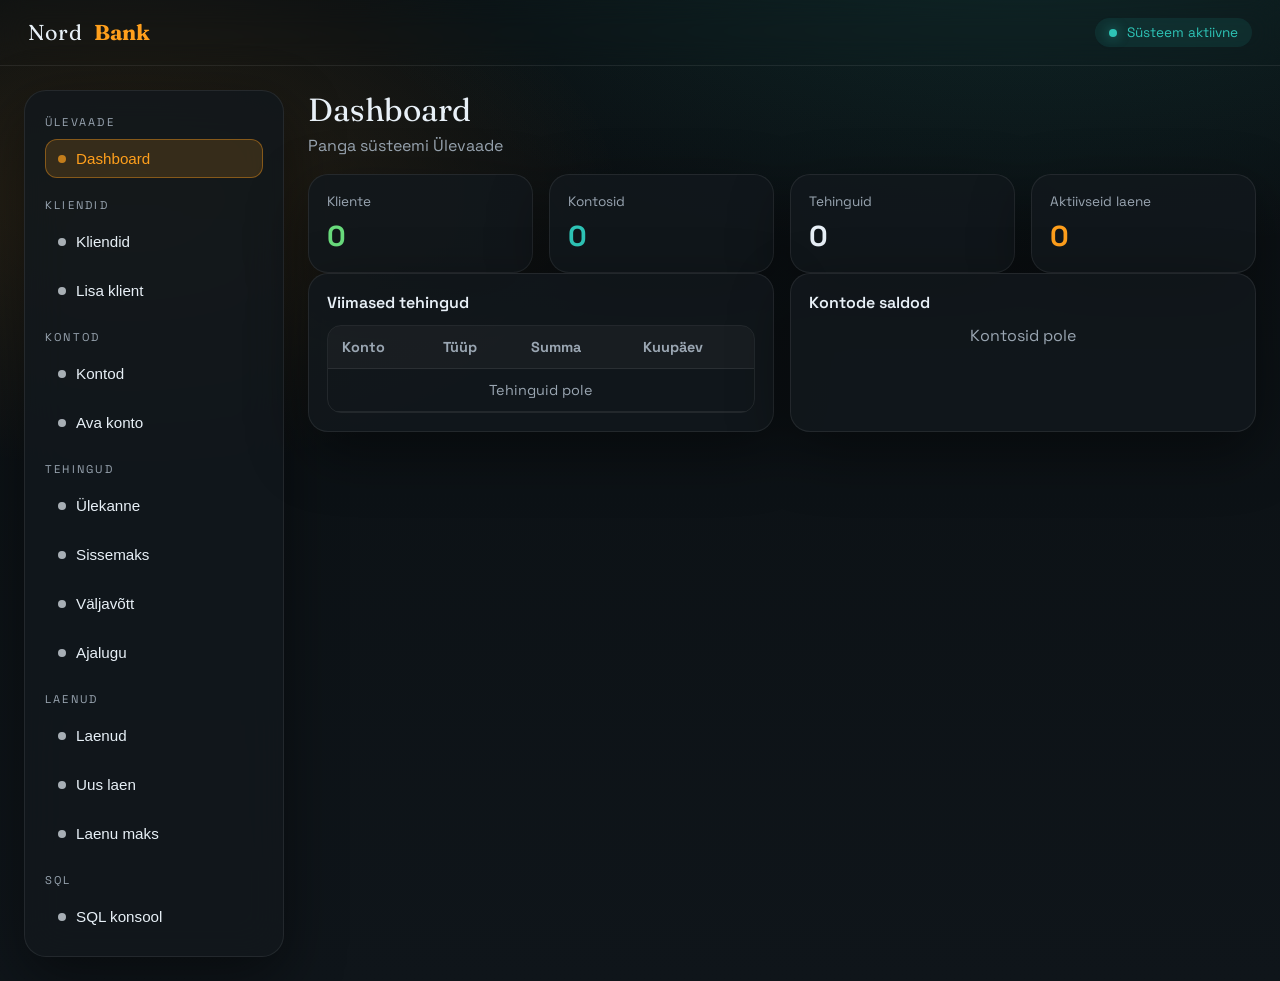
==== commit 87c1819d: "Add files via upload" ====
--- a/static/index.html
+++ b/static/index.html
@@ -554,7 +554,7 @@
                 <main class="content">
                     <section id="page-dashboard" class="page active">
                         <div class="page-title">Dashboard</div>
-                        <div class="page-sub">Panga süsteemi ülevaade</div>
+                        <div class="page-sub">Panga süsteemi Ülevaade</div>
                         <div class="grid-4" id="stats-grid">
                             <div class="stat-card">
                                 <div class="stat-label">Kliente</div>
@@ -843,7 +843,7 @@
                                         class="sql-code"
                                         id="add-account-sql-code"
                                     >
-                                        EXEC dbo.sp_AvaKonto @KlientID=?,
+                                        EXEC dbo.sp_AvaKonto @KlientID=,
                                         @KontoTüüp='ARVELDUS', @Valuuta='EUR',
                                         @KontoID=@out OUTPUT;
                                     </div>
@@ -878,7 +878,7 @@
                                     ></select>
                                 </div>
                                 <div class="form-group">
-                                    <label class="form-label">Summa (‚¬)</label>
+                                    <label class="form-label">Summa (€)</label>
                                     <input
                                         class="form-input"
                                         id="tr-summa"
@@ -900,7 +900,7 @@
                                     class="btn btn-primary"
                                     id="btn-transfer"
                                 >
-                                    Teosta ülekanne
+                                    Teosta Ülekanne
                                 </button>
                             </div>
                             <div class="card">
@@ -934,7 +934,7 @@
                                     ></select>
                                 </div>
                                 <div class="form-group">
-                                    <label class="form-label">Summa (‚¬)</label>
+                                    <label class="form-label">Summa (€)</label>
                                     <input
                                         class="form-input"
                                         id="dep-summa"
@@ -986,7 +986,7 @@
                                     ></select>
                                 </div>
                                 <div class="form-group">
-                                    <label class="form-label">Summa (‚¬)</label>
+                                    <label class="form-label">Summa (€)</label>
                                     <input
                                         class="form-input"
                                         id="wd-summa"
@@ -1113,7 +1113,7 @@
                                     ></select>
                                 </div>
                                 <div class="form-group">
-                                    <label class="form-label">Summa (‚¬)</label>
+                                    <label class="form-label">Summa (€)</label>
                                     <input
                                         class="form-input"
                                         id="nl-summa"
@@ -1351,7 +1351,7 @@
 
             function formatMoney(value) {
                 const n = Number(value || 0);
-                return `${n.toFixed(2)} ‚¬`;
+                return `${n.toFixed(2)} \u20AC`;
             }
 
             function formatDate(value) {
@@ -1620,7 +1620,7 @@
                 klientSelect.appendChild(optEmpty);
                 const optNew = document.createElement("option");
                 optNew.value = "__new__";
-                optNew.textContent = "Lisa uus klient€¦";
+                optNew.textContent = "Lisa uus klient...";
                 klientSelect.appendChild(optNew);
                 state.clients.forEach((c) => {
                     const opt = document.createElement("option");
@@ -1690,10 +1690,10 @@
             }
 
             function updateAddClientSQL() {
-                const eesnimi = qs("#ac-eesnimi").value || "?";
-                const perenimi = qs("#ac-perenimi").value || "?";
-                const isik = qs("#ac-isikukood").value || "?";
-                const email = qs("#ac-email").value || "?";
+                const eesnimi = qs("#ac-eesnimi").value || "";
+                const perenimi = qs("#ac-perenimi").value || "";
+                const isik = qs("#ac-isikukood").value || "";
+                const email = qs("#ac-email").value || "";
                 const telefon = qs("#ac-telefon").value || "";
                 const aadress = qs("#ac-aadress").value || "";
                 qs("#add-client-sql-code").textContent =
@@ -1701,7 +1701,7 @@
             }
 
             function updateAddAccountSQL() {
-                const klient = qs("#aa-klient").value || "?";
+                const klient = qs("#aa-klient").value || "";
                 const klientVal = klient === "__new__" ? "NEW_KLIENT" : klient;
                 const tyup = qs("#aa-type").value || "ARVELDUS";
                 const valuuta = qs("#aa-currency").value || "EUR";
@@ -1710,25 +1710,25 @@
             }
 
             function updateTransferSQL() {
-                const from = qs("#tr-from").value || "?";
-                const to = qs("#tr-to").value || "?";
-                const summa = qs("#tr-summa").value || "?";
+                const from = qs("#tr-from").value || "";
+                const to = qs("#tr-to").value || "";
+                const summa = qs("#tr-summa").value || "";
                 const selgitus = qs("#tr-selgitus").value || "";
                 qs("#transfer-sql-code").textContent =
                     `BEGIN TRANSACTION;\n  EXEC dbo.sp_TeostÜlekan @SaatjaKontoID=${from}, @SaajaKontoID=${to}, @Summa=${summa}, @Selgitus='${selgitus}';\nCOMMIT;`;
             }
 
             function updateDepositSQL() {
-                const konto = qs("#dep-konto").value || "?";
-                const summa = qs("#dep-summa").value || "?";
+                const konto = qs("#dep-konto").value || "";
+                const summa = qs("#dep-summa").value || "";
                 const kirjeldus = qs("#dep-kirjeldus").value || "Sissemaks";
                 qs("#deposit-sql-code").textContent =
                     `EXEC dbo.sp_Sissemaks @KontoID=${konto}, @Summa=${summa}, @Kirjeldus='${kirjeldus}';`;
             }
 
             function updateWithdrawSQL() {
-                const konto = qs("#wd-konto").value || "?";
-                const summa = qs("#wd-summa").value || "?";
+                const konto = qs("#wd-konto").value || "";
+                const summa = qs("#wd-summa").value || "";
                 const kirjeldus = qs("#wd-kirjeldus").value || "Väljavõtt";
                 qs("#withdraw-sql-code").textContent =
                     `EXEC dbo.sp_Väljavõtt @KontoID=${konto}, @Summa=${summa}, @Kirjeldus='${kirjeldus}';`;
@@ -1774,9 +1774,9 @@
 
                 qs("#new-loan-sql").textContent =
                     `EXEC dbo.sp_VäljastLaen @KlientID=${
-                        qs("#nl-klient").value || "?"
+                        qs("#nl-klient").value || ""
                     }, @ArveldusKontoID=${
-                        qs("#nl-konto").value || "?"
+                        qs("#nl-konto").value || ""
                     }, @Summa=${summa.toFixed(2)}, @IntressimäärA=${(
                         intress / 100
                     ).toFixed(
@@ -1805,8 +1805,8 @@
             }
 
             function updateLoanPaySQL() {
-                const laen = qs("#lp-laen").value || "?";
-                const konto = qs("#lp-konto").value || "?";
+                const laen = qs("#lp-laen").value || "";
+                const konto = qs("#lp-konto").value || "";
                 qs("#loan-pay-sql").textContent =
                     `EXEC dbo.sp_MaksaLaenMaks @LaenID=${laen}, @ArvelduKontoID=${konto};`;
                 const selected = state.loans.find(
@@ -2094,3 +2094,4 @@
     </body>
 </html>
 
+
